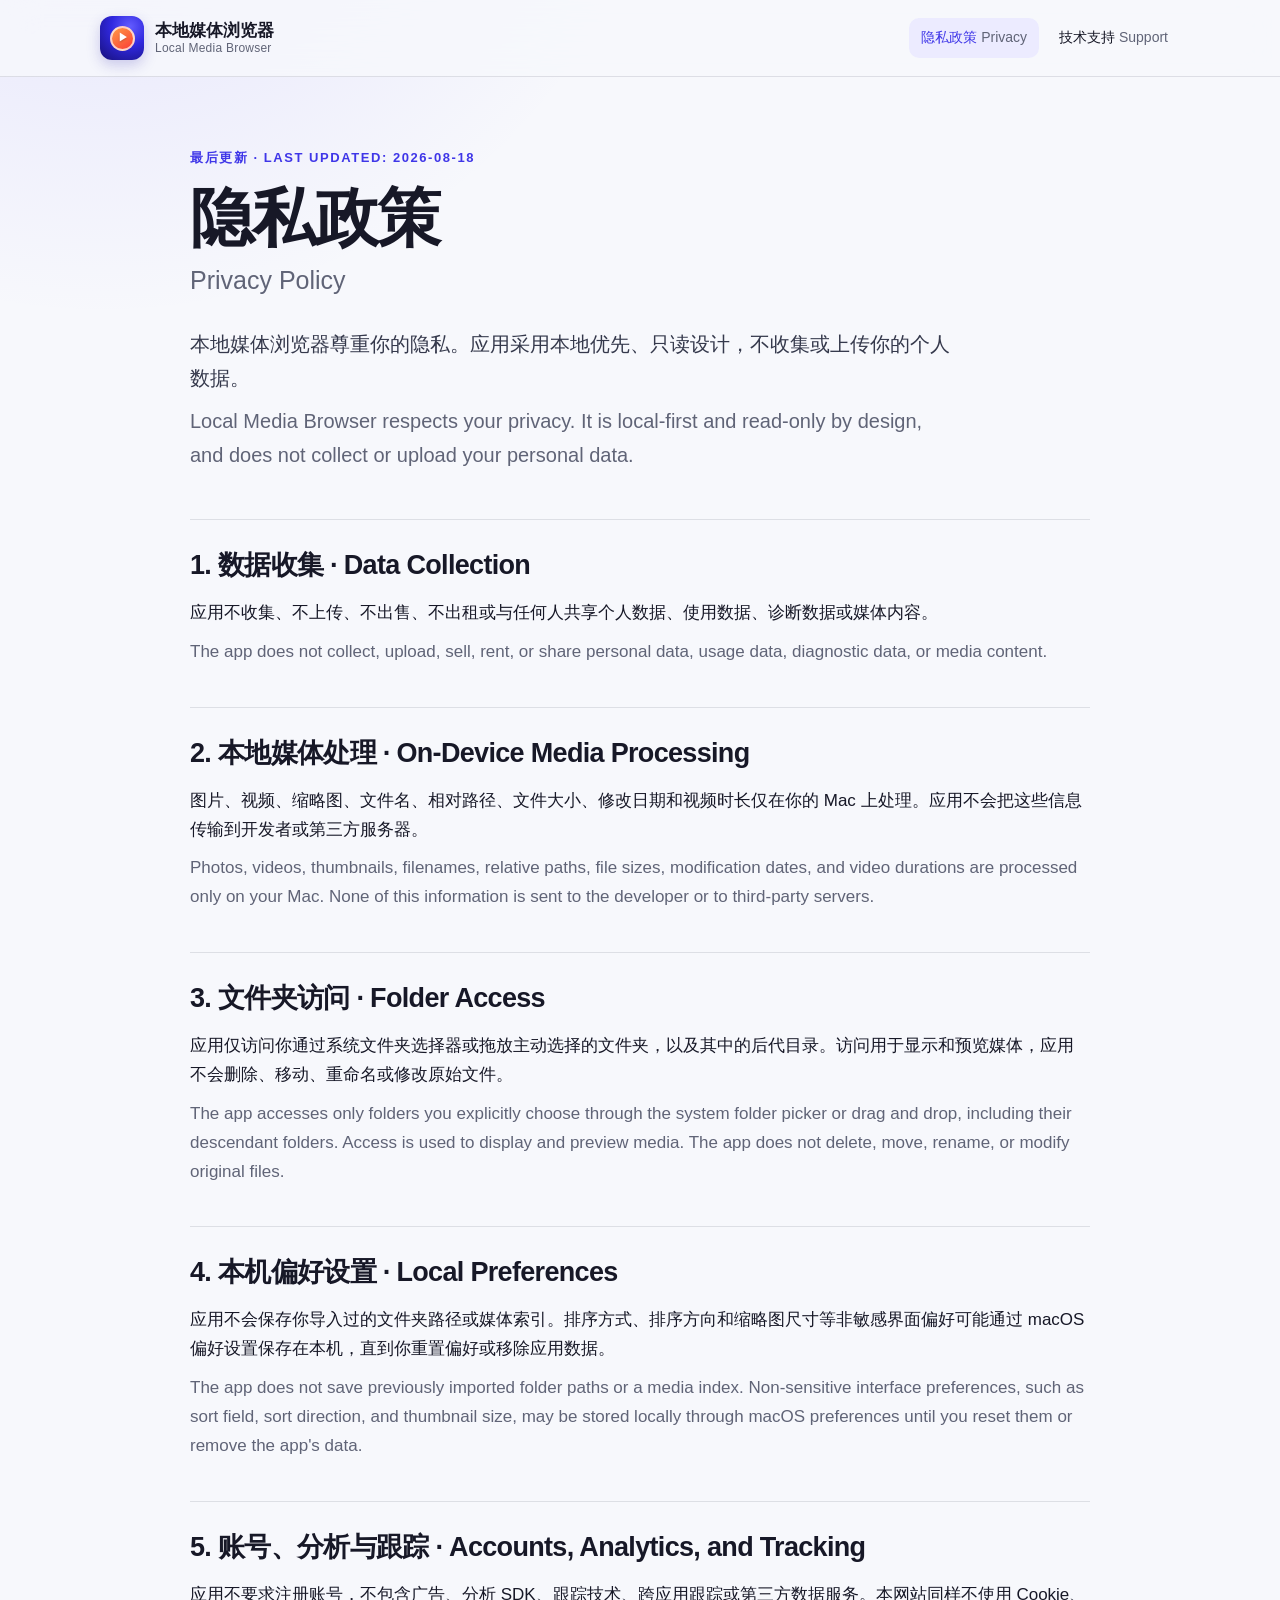
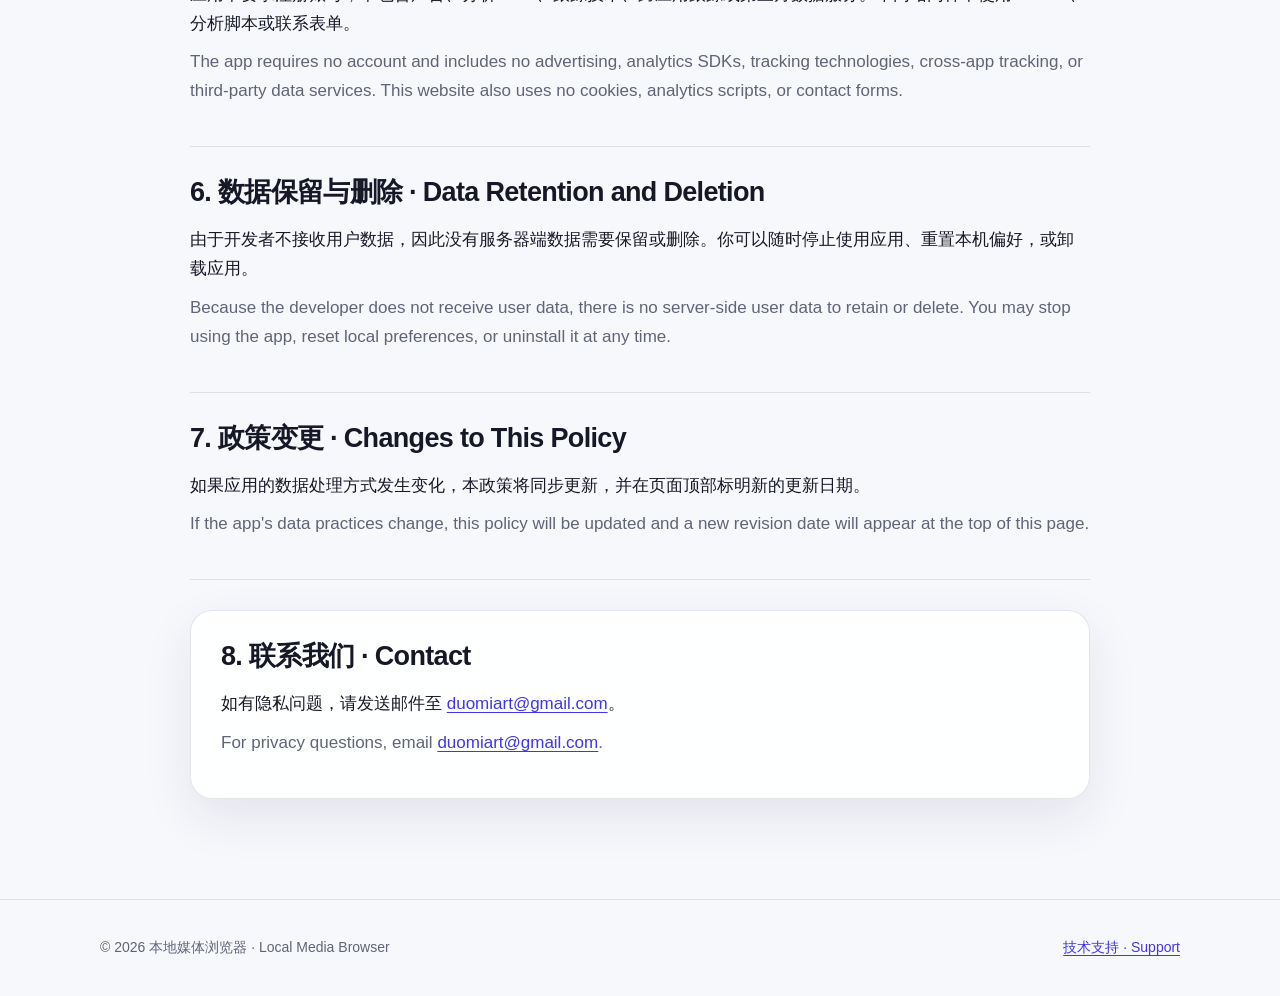
==== privacy/index.html @ f29fb6af "Create index.html" ====
<!doctype html>
<html lang="zh-CN">
<head>
  <meta charset="utf-8">
  <meta name="viewport" content="width=device-width, initial-scale=1">
  <title>隐私政策 · Privacy Policy | 本地媒体浏览器</title>
  <meta name="description" content="本地媒体浏览器隐私政策：不收集或上传用户数据，媒体仅在本机处理。">
  <link rel="canonical" href="https://bitist.github.io/local-media-browser-site/privacy/">
  <link rel="stylesheet" href="../assets/styles.css">
</head>
<body>
  <a class="skip-link" href="#main">跳到主要内容 · Skip to content</a>
  <header class="site-header">
    <div class="shell nav-wrap">
      <a class="brand" href="../" aria-label="返回首页 · Back to home">
        <span class="brand-mark" aria-hidden="true"><span>▶</span></span>
        <span><strong>本地媒体浏览器</strong><small>Local Media Browser</small></span>
      </a>
      <nav aria-label="主要导航 · Main navigation">
        <a aria-current="page" href="./">隐私政策 <span>Privacy</span></a>
        <a href="../support/">技术支持 <span>Support</span></a>
      </nav>
    </div>
  </header>

  <main id="main" class="document shell">
    <header class="document-title">
      <p class="eyebrow">最后更新 · LAST UPDATED: 2026-08-18</p>
      <h1>隐私政策</h1>
      <p class="subtitle">Privacy Policy</p>
      <p class="lead">本地媒体浏览器尊重你的隐私。应用采用本地优先、只读设计，不收集或上传你的个人数据。</p>
      <p class="lead en">Local Media Browser respects your privacy. It is local-first and read-only by design, and does not collect or upload your personal data.</p>
    </header>

    <article class="policy-block">
      <h2>1. 数据收集 · Data Collection</h2>
      <p>应用不收集、不上传、不出售、不出租或与任何人共享个人数据、使用数据、诊断数据或媒体内容。</p>
      <p class="en">The app does not collect, upload, sell, rent, or share personal data, usage data, diagnostic data, or media content.</p>
    </article>

    <article class="policy-block">
      <h2>2. 本地媒体处理 · On-Device Media Processing</h2>
      <p>图片、视频、缩略图、文件名、相对路径、文件大小、修改日期和视频时长仅在你的 Mac 上处理。应用不会把这些信息传输到开发者或第三方服务器。</p>
      <p class="en">Photos, videos, thumbnails, filenames, relative paths, file sizes, modification dates, and video durations are processed only on your Mac. None of this information is sent to the developer or to third-party servers.</p>
    </article>

    <article class="policy-block">
      <h2>3. 文件夹访问 · Folder Access</h2>
      <p>应用仅访问你通过系统文件夹选择器或拖放主动选择的文件夹，以及其中的后代目录。访问用于显示和预览媒体，应用不会删除、移动、重命名或修改原始文件。</p>
      <p class="en">The app accesses only folders you explicitly choose through the system folder picker or drag and drop, including their descendant folders. Access is used to display and preview media. The app does not delete, move, rename, or modify original files.</p>
    </article>

    <article class="policy-block">
      <h2>4. 本机偏好设置 · Local Preferences</h2>
      <p>应用不会保存你导入过的文件夹路径或媒体索引。排序方式、排序方向和缩略图尺寸等非敏感界面偏好可能通过 macOS 偏好设置保存在本机，直到你重置偏好或移除应用数据。</p>
      <p class="en">The app does not save previously imported folder paths or a media index. Non-sensitive interface preferences, such as sort field, sort direction, and thumbnail size, may be stored locally through macOS preferences until you reset them or remove the app's data.</p>
    </article>

    <article class="policy-block">
      <h2>5. 账号、分析与跟踪 · Accounts, Analytics, and Tracking</h2>
      <p>应用不要求注册账号，不包含广告、分析 SDK、跟踪技术、跨应用跟踪或第三方数据服务。本网站同样不使用 Cookie、分析脚本或联系表单。</p>
      <p class="en">The app requires no account and includes no advertising, analytics SDKs, tracking technologies, cross-app tracking, or third-party data services. This website also uses no cookies, analytics scripts, or contact forms.</p>
    </article>

    <article class="policy-block">
      <h2>6. 数据保留与删除 · Data Retention and Deletion</h2>
      <p>由于开发者不接收用户数据，因此没有服务器端数据需要保留或删除。你可以随时停止使用应用、重置本机偏好，或卸载应用。</p>
      <p class="en">Because the developer does not receive user data, there is no server-side user data to retain or delete. You may stop using the app, reset local preferences, or uninstall it at any time.</p>
    </article>

    <article class="policy-block">
      <h2>7. 政策变更 · Changes to This Policy</h2>
      <p>如果应用的数据处理方式发生变化，本政策将同步更新，并在页面顶部标明新的更新日期。</p>
      <p class="en">If the app's data practices change, this policy will be updated and a new revision date will appear at the top of this page.</p>
    </article>

    <article class="policy-block contact-card">
      <h2>8. 联系我们 · Contact</h2>
      <p>如有隐私问题，请发送邮件至 <a href="mailto:duomiart@gmail.com">duomiart@gmail.com</a>。</p>
      <p class="en">For privacy questions, email <a href="mailto:duomiart@gmail.com">duomiart@gmail.com</a>.</p>
    </article>
  </main>

  <footer>
    <div class="shell footer-wrap">
      <p>© 2026 本地媒体浏览器 · Local Media Browser</p>
      <p><a href="../support/">技术支持 · Support</a></p>
    </div>
  </footer>
</body>
</html>
---- assets/styles.css ----
:root {
  color-scheme: light dark;
  --bg: #f7f8fc;
  --surface: rgba(255, 255, 255, 0.88);
  --surface-solid: #ffffff;
  --text: #171827;
  --muted: #606477;
  --line: rgba(39, 42, 68, 0.12);
  --blue: #3f36e8;
  --blue-dark: #2920bd;
  --soft-blue: #ecebff;
  --shadow: 0 18px 50px rgba(31, 35, 73, 0.09);
  --radius: 22px;
}

* { box-sizing: border-box; }
html { scroll-behavior: smooth; }
body {
  margin: 0;
  color: var(--text);
  background:
    radial-gradient(circle at 8% -10%, rgba(104, 91, 255, 0.16), transparent 36rem),
    var(--bg);
  font-family: -apple-system, BlinkMacSystemFont, "SF Pro Text", "PingFang SC", "Helvetica Neue", sans-serif;
  font-size: 17px;
  line-height: 1.7;
}

a { color: var(--blue); text-decoration-thickness: 1px; text-underline-offset: 3px; }
a:hover { color: var(--blue-dark); }
.shell { width: min(1080px, calc(100% - 40px)); margin-inline: auto; }
.skip-link { position: fixed; z-index: 100; top: 8px; left: 8px; transform: translateY(-160%); padding: 10px 14px; color: white; background: var(--blue); border-radius: 10px; }
.skip-link:focus { transform: translateY(0); }

.site-header {
  position: sticky;
  z-index: 20;
  top: 0;
  background: rgba(247, 248, 252, 0.82);
  border-bottom: 1px solid var(--line);
  backdrop-filter: blur(18px) saturate(150%);
}
.nav-wrap { min-height: 76px; display: flex; align-items: center; justify-content: space-between; gap: 24px; }
.brand { display: inline-flex; align-items: center; gap: 11px; color: var(--text); text-decoration: none; }
.brand-mark, .app-mark {
  display: grid;
  place-items: center;
  color: white;
  background: radial-gradient(circle at 68% 24%, #635cff 0, #3028df 42%, #171078 100%);
  box-shadow: 0 5px 14px rgba(40, 32, 170, 0.22);
}
.brand-mark { width: 44px; height: 44px; border-radius: 12px; }
.brand-mark span, .app-mark span { display: grid; place-items: center; color: white; background: linear-gradient(145deg, #ff9a45, #fa3d36); border: 2px solid rgba(255,255,255,.7); border-radius: 50%; text-shadow: 0 1px 2px rgba(0,0,0,.22); }
.brand-mark span { width: 25px; height: 25px; padding-left: 2px; font-size: 11px; }
.brand span { display: grid; line-height: 1.25; }
.brand small { color: var(--muted); font-size: 12px; letter-spacing: .02em; }
nav { display: flex; gap: 8px; }
nav a { padding: 8px 12px; border-radius: 10px; color: var(--text); font-size: 14px; text-decoration: none; }
nav a span { color: var(--muted); }
nav a:hover, nav a[aria-current="page"] { color: var(--blue); background: var(--soft-blue); }

.hero { min-height: 620px; display: grid; grid-template-columns: 220px 1fr; align-items: center; gap: 64px; padding-block: 88px; }
.app-icon { width: 100%; height: auto; border-radius: 26%; box-shadow: 0 28px 70px rgba(49, 37, 180, .25); }
.app-mark { aspect-ratio: 1; }
.app-mark span { width: 45%; aspect-ratio: 1; padding-left: 4%; font-size: 42px; }
.eyebrow { margin: 0 0 12px; color: var(--blue); font-size: 13px; font-weight: 750; letter-spacing: .12em; }
h1, h2, h3 { margin-top: 0; line-height: 1.18; letter-spacing: -.025em; }
h1 { max-width: 760px; margin-bottom: 24px; font-size: clamp(42px, 7vw, 72px); }
h2 { font-size: clamp(28px, 4vw, 40px); }
h3 { margin-bottom: 10px; font-size: 20px; }
.lead { max-width: 760px; margin: 0 0 9px; color: #35394c; font-size: 20px; }
.en { color: var(--muted); }
.actions { display: flex; flex-wrap: wrap; gap: 12px; margin-top: 30px; }
.button { display: inline-flex; align-items: center; justify-content: center; min-height: 48px; padding: 10px 18px; border: 1px solid transparent; border-radius: 13px; font-weight: 650; text-decoration: none; }
.button.primary { color: white; background: linear-gradient(135deg, #574cff, var(--blue-dark)); box-shadow: 0 12px 25px rgba(63, 54, 232, .22); }
.button.primary:hover { color: white; filter: brightness(.95); }
.button.secondary { color: var(--text); background: var(--surface-solid); border-color: var(--line); }

.feature-section { padding-block: 40px 110px; }
.section-heading { margin-bottom: 30px; }
.section-heading h2 { margin-bottom: 8px; }
.section-heading > p:last-child { color: var(--muted); }
.card-grid { display: grid; grid-template-columns: repeat(3, 1fr); gap: 18px; }
.card { padding: 28px; background: var(--surface); border: 1px solid var(--line); border-radius: var(--radius); box-shadow: var(--shadow); }
.card p { margin: 0 0 6px; }
.card.compact { padding: 24px; box-shadow: none; }
.symbol { display: grid; place-items: center; width: 40px; height: 40px; margin-bottom: 24px; color: var(--blue); background: var(--soft-blue); border-radius: 12px; font-weight: 800; }
.two-columns { grid-template-columns: repeat(2, 1fr); }

.document { max-width: 900px; padding-block: 70px 100px; }
.document-title { padding-bottom: 38px; border-bottom: 1px solid var(--line); }
.document-title h1 { margin-bottom: 0; font-size: clamp(42px, 7vw, 64px); }
.document-title .subtitle { margin: 2px 0 26px; color: var(--muted); font-size: 25px; }
.policy-block, .support-section { padding-block: 30px; border-bottom: 1px solid var(--line); }
.policy-block h2, .support-section h2 { margin-bottom: 17px; font-size: 27px; }
.policy-block p, .support-section p { margin: 0 0 10px; }
.contact-card { margin-top: 30px; padding: 30px; background: var(--surface); border: 1px solid var(--line); border-radius: var(--radius); box-shadow: var(--shadow); }
.steps { display: grid; gap: 14px; padding-left: 26px; }
.steps li { padding-left: 8px; }
.steps li span { display: block; color: var(--muted); }
details { margin-bottom: 12px; padding: 18px 20px; background: var(--surface); border: 1px solid var(--line); border-radius: 14px; }
details summary { cursor: pointer; font-weight: 700; }
details[open] summary { margin-bottom: 13px; }

footer { border-top: 1px solid var(--line); }
.footer-wrap { min-height: 96px; display: flex; align-items: center; justify-content: space-between; gap: 20px; color: var(--muted); font-size: 14px; }

@media (prefers-color-scheme: dark) {
  :root { --bg: #10111b; --surface: rgba(27, 29, 44, .9); --surface-solid: #1b1d2c; --text: #f4f4f8; --muted: #a9adbe; --line: rgba(230, 232, 255, .13); --soft-blue: #2b285b; --blue: #9a93ff; --blue-dark: #8279ff; --shadow: 0 20px 60px rgba(0, 0, 0, .25); }
  body { background: radial-gradient(circle at 8% -10%, rgba(92, 74, 255, .18), transparent 36rem), var(--bg); }
  .site-header { background: rgba(16, 17, 27, .82); }
  .lead { color: #d5d7e1; }
  .button.primary { background: linear-gradient(135deg, #6d63ff, #493cdf); }
}

@media (max-width: 760px) {
  body { font-size: 16px; }
  .shell { width: min(100% - 28px, 1080px); }
  .nav-wrap { align-items: flex-start; flex-direction: column; gap: 12px; padding-block: 14px; }
  nav { width: 100%; }
  nav a { flex: 1; padding-inline: 8px; text-align: center; }
  .hero { grid-template-columns: 1fr; gap: 36px; min-height: 0; padding-block: 58px 72px; }
  .app-icon { width: 122px; }
  h1 { font-size: 43px; }
  .lead { font-size: 18px; }
  .card-grid, .two-columns { grid-template-columns: 1fr; }
  .feature-section { padding-bottom: 70px; }
  .document { padding-block: 50px 70px; }
  .document-title h1 { font-size: 44px; }
  .footer-wrap { align-items: flex-start; flex-direction: column; padding-block: 25px; }
  .footer-wrap p { margin: 0; }
}

@media (prefers-reduced-motion: reduce) { html { scroll-behavior: auto; } }
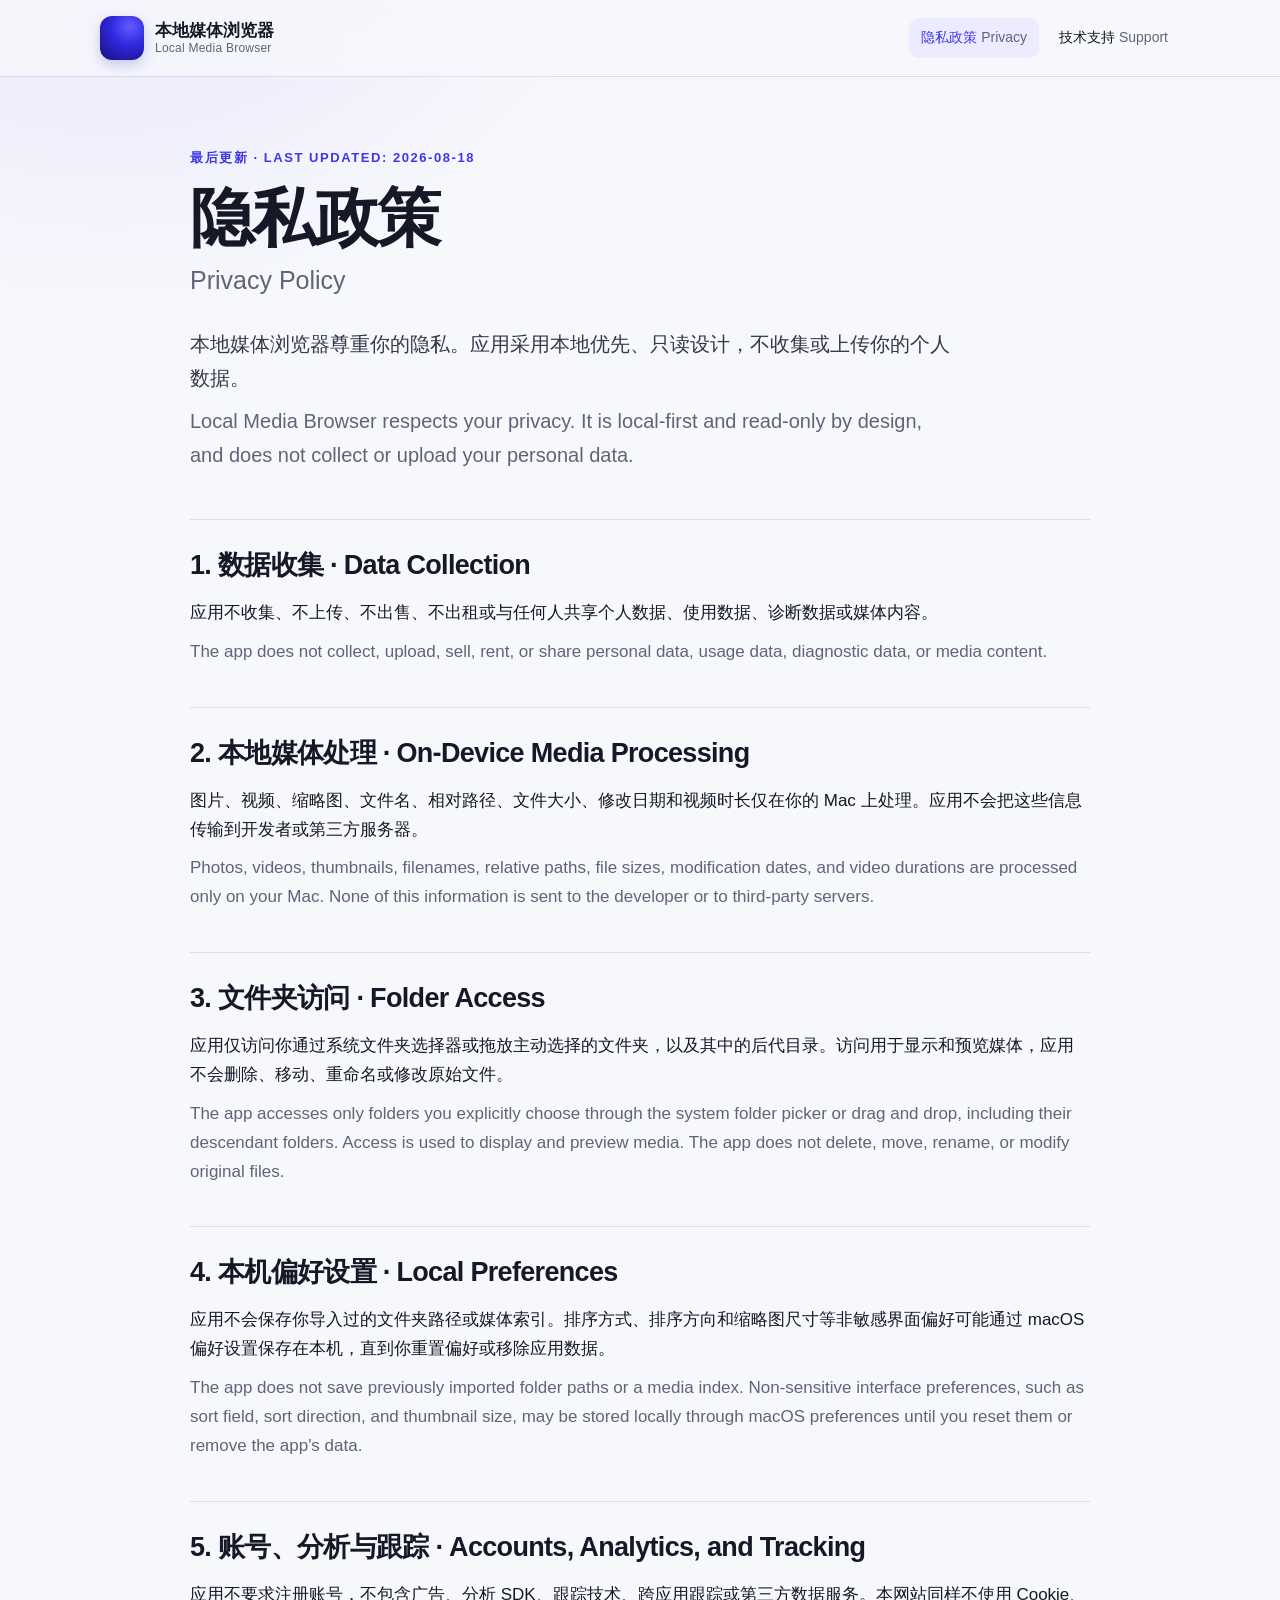
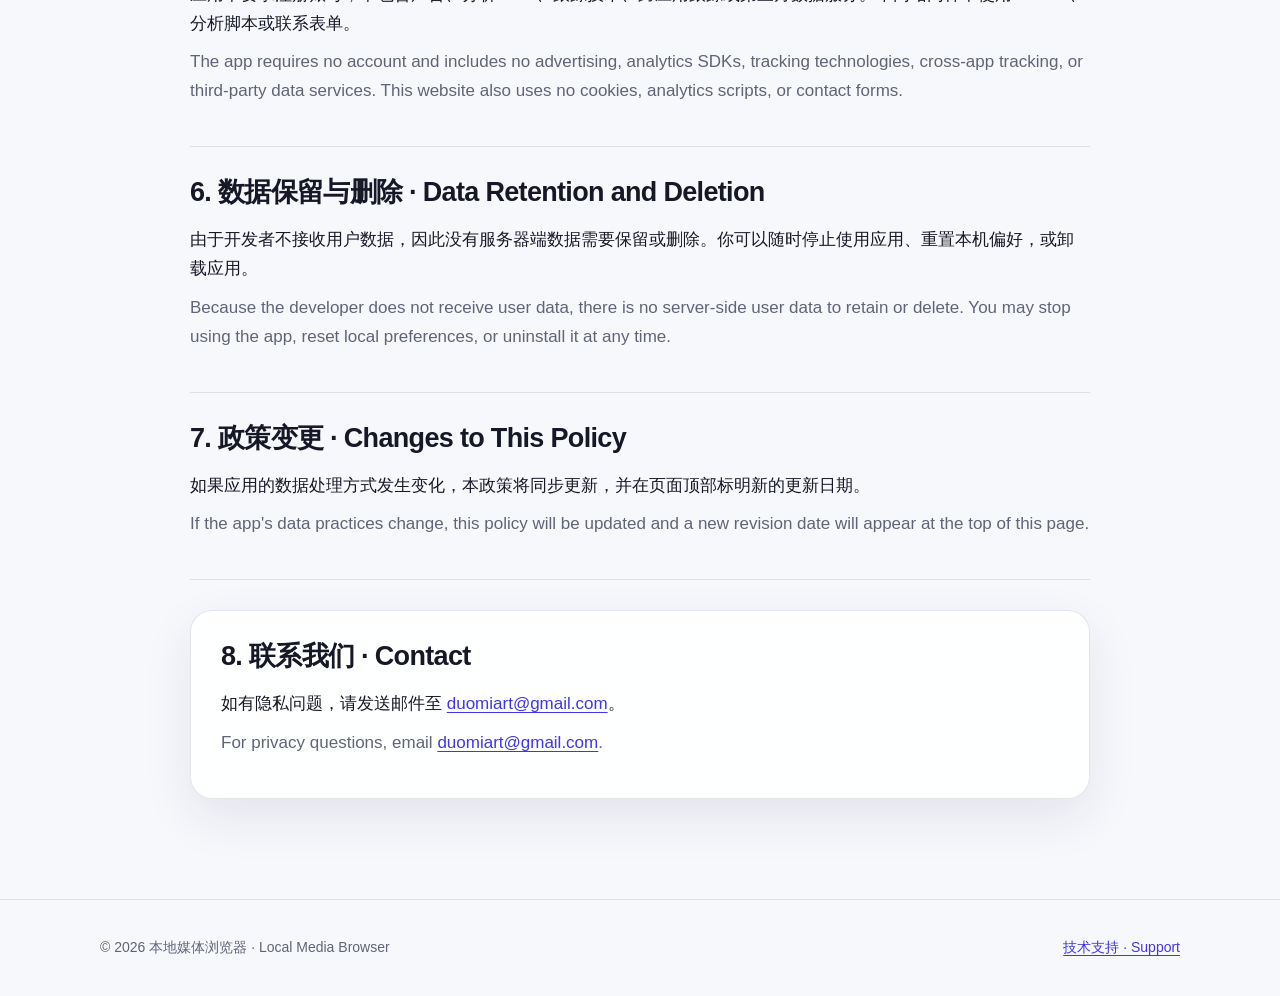
==== commit 8e54a839: "Update index.html" ====
--- a/privacy/index.html
+++ b/privacy/index.html
@@ -6,6 +6,8 @@
   <title>隐私政策 · Privacy Policy | 本地媒体浏览器</title>
   <meta name="description" content="本地媒体浏览器隐私政策：不收集或上传用户数据，媒体仅在本机处理。">
   <link rel="canonical" href="https://bitist.github.io/local-media-browser-site/privacy/">
+  <link rel="icon" type="image/png" href="[data-uri]">
+  <link rel="apple-touch-icon" href="[data-uri]">
   <link rel="stylesheet" href="../assets/styles.css">
 </head>
 <body>
@@ -13,7 +15,7 @@
   <header class="site-header">
     <div class="shell nav-wrap">
       <a class="brand" href="../" aria-label="返回首页 · Back to home">
-        <span class="brand-mark" aria-hidden="true"><span>▶</span></span>
+        <span class="brand-mark" aria-hidden="true"></span>
         <span><strong>本地媒体浏览器</strong><small>Local Media Browser</small></span>
       </a>
       <nav aria-label="主要导航 · Main navigation">
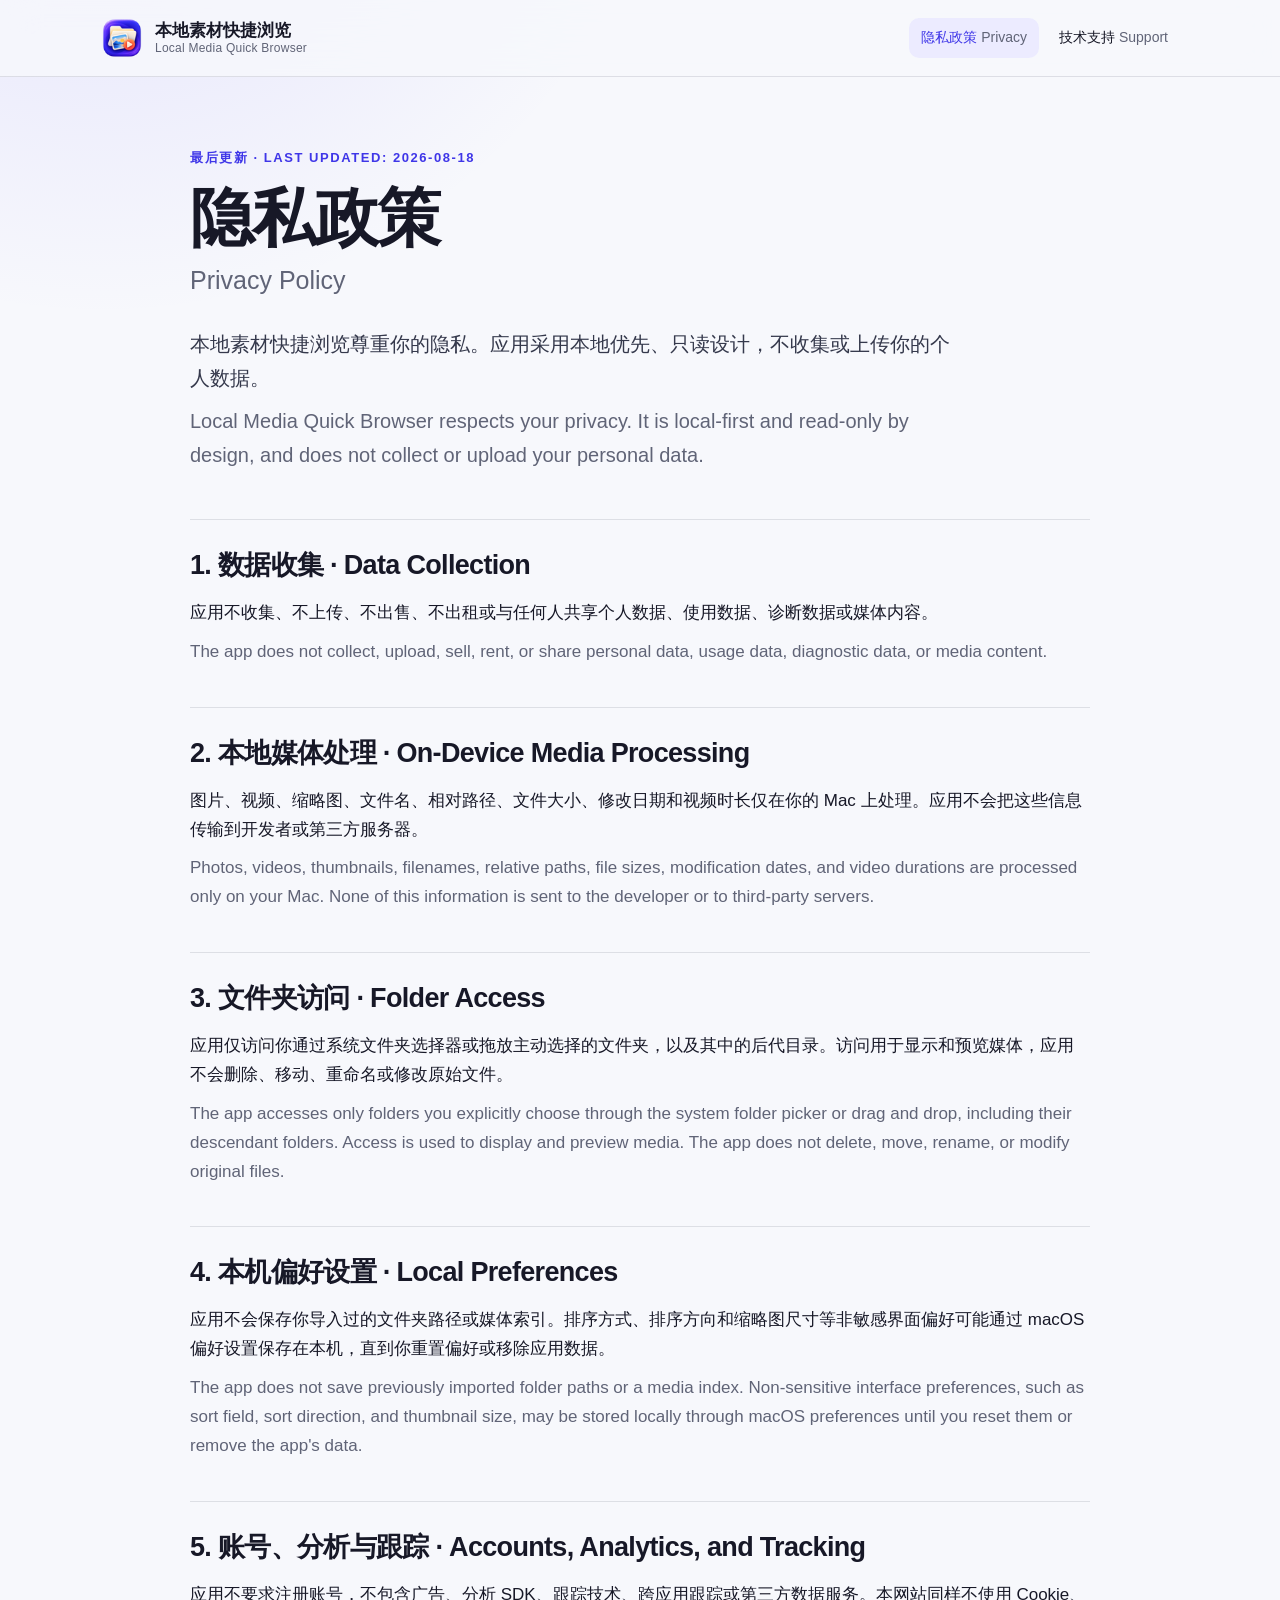
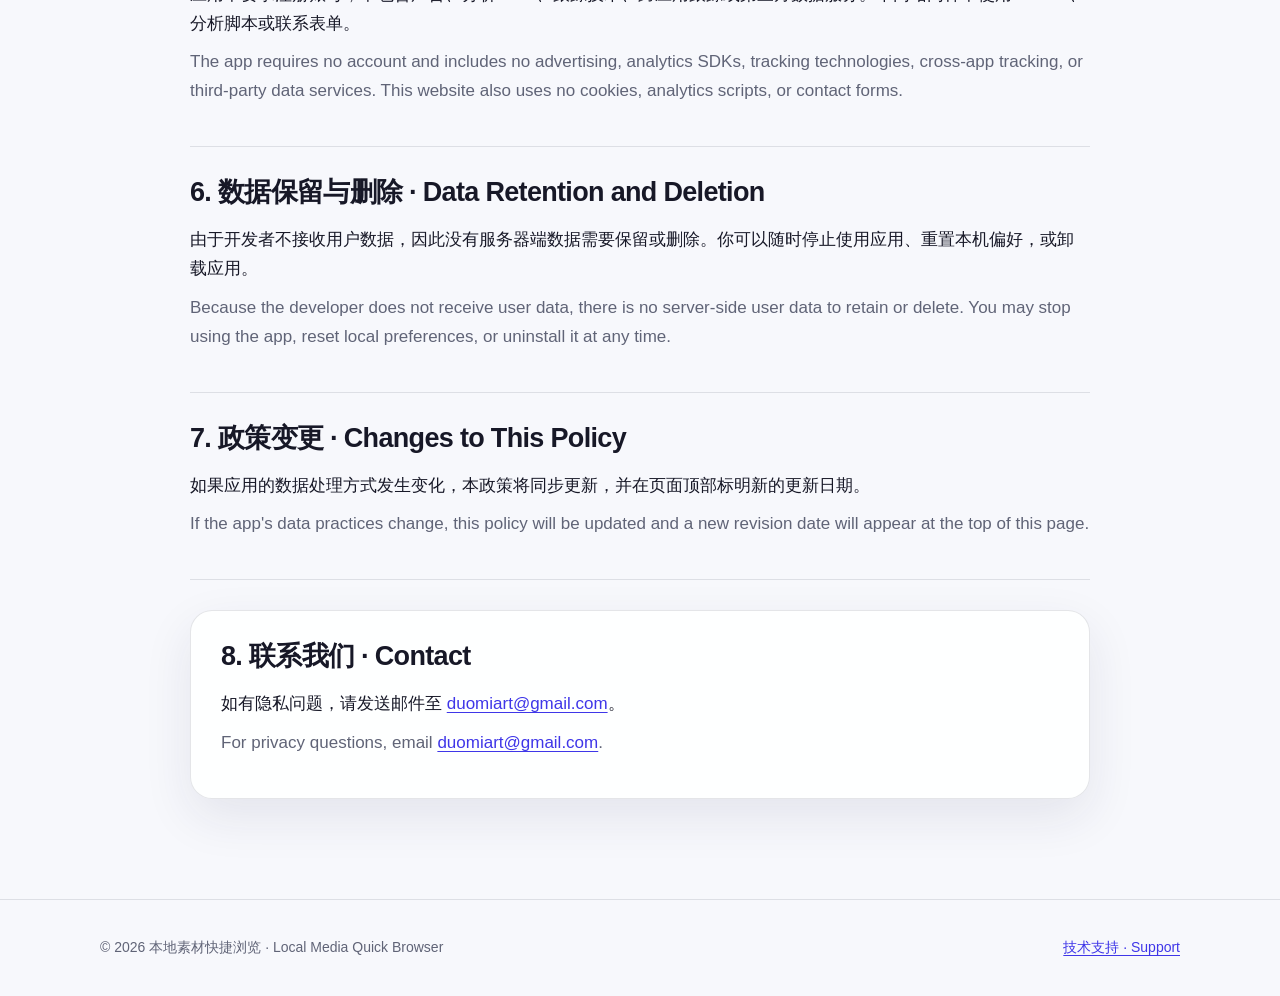
==== commit 2df74c39: "Update App Store website" ====
--- a/privacy/index.html
+++ b/privacy/index.html
@@ -3,11 +3,11 @@
 <head>
   <meta charset="utf-8">
   <meta name="viewport" content="width=device-width, initial-scale=1">
-  <title>隐私政策 · Privacy Policy | 本地媒体浏览器</title>
-  <meta name="description" content="本地媒体浏览器隐私政策：不收集或上传用户数据，媒体仅在本机处理。">
+  <title>隐私政策 · Privacy Policy | 本地素材快捷浏览</title>
+  <meta name="description" content="本地素材快捷浏览隐私政策：不收集或上传用户数据，媒体仅在本机处理。">
   <link rel="canonical" href="https://bitist.github.io/local-media-browser-site/privacy/">
-  <link rel="icon" type="image/png" href="[data-uri]">
-  <link rel="apple-touch-icon" href="[data-uri]">
+  <link rel="icon" type="image/png" href="[data-uri]">
+  <link rel="apple-touch-icon" href="[data-uri]">
   <link rel="stylesheet" href="../assets/styles.css">
 </head>
 <body>
@@ -16,7 +16,7 @@
     <div class="shell nav-wrap">
       <a class="brand" href="../" aria-label="返回首页 · Back to home">
         <span class="brand-mark" aria-hidden="true"></span>
-        <span><strong>本地媒体浏览器</strong><small>Local Media Browser</small></span>
+        <span><strong>本地素材快捷浏览</strong><small>Local Media Quick Browser</small></span>
       </a>
       <nav aria-label="主要导航 · Main navigation">
         <a aria-current="page" href="./">隐私政策 <span>Privacy</span></a>
@@ -30,8 +30,8 @@
       <p class="eyebrow">最后更新 · LAST UPDATED: 2026-08-18</p>
       <h1>隐私政策</h1>
       <p class="subtitle">Privacy Policy</p>
-      <p class="lead">本地媒体浏览器尊重你的隐私。应用采用本地优先、只读设计，不收集或上传你的个人数据。</p>
-      <p class="lead en">Local Media Browser respects your privacy. It is local-first and read-only by design, and does not collect or upload your personal data.</p>
+      <p class="lead">本地素材快捷浏览尊重你的隐私。应用采用本地优先、只读设计，不收集或上传你的个人数据。</p>
+      <p class="lead en">Local Media Quick Browser respects your privacy. It is local-first and read-only by design, and does not collect or upload your personal data.</p>
     </header>
 
     <article class="policy-block">
@@ -85,7 +85,7 @@
 
   <footer>
     <div class="shell footer-wrap">
-      <p>© 2026 本地媒体浏览器 · Local Media Browser</p>
+      <p>© 2026 本地素材快捷浏览 · Local Media Quick Browser</p>
       <p><a href="../support/">技术支持 · Support</a></p>
     </div>
   </footer>
--- a/assets/styles.css
+++ b/assets/styles.css
@@ -11,6 +11,7 @@
   --soft-blue: #ecebff;
   --shadow: 0 18px 50px rgba(31, 35, 73, 0.09);
   --radius: 22px;
+  --app-icon-image: url("[data-uri]");
 }
 
 * { box-sizing: border-box; }
@@ -42,16 +43,7 @@
 }
 .nav-wrap { min-height: 76px; display: flex; align-items: center; justify-content: space-between; gap: 24px; }
 .brand { display: inline-flex; align-items: center; gap: 11px; color: var(--text); text-decoration: none; }
-.brand-mark, .app-mark {
-  display: grid;
-  place-items: center;
-  color: white;
-  background: radial-gradient(circle at 68% 24%, #635cff 0, #3028df 42%, #171078 100%);
-  box-shadow: 0 5px 14px rgba(40, 32, 170, 0.22);
-}
-.brand-mark { width: 44px; height: 44px; border-radius: 12px; }
-.brand-mark span, .app-mark span { display: grid; place-items: center; color: white; background: linear-gradient(145deg, #ff9a45, #fa3d36); border: 2px solid rgba(255,255,255,.7); border-radius: 50%; text-shadow: 0 1px 2px rgba(0,0,0,.22); }
-.brand-mark span { width: 25px; height: 25px; padding-left: 2px; font-size: 11px; }
+.brand-mark { display: block; width: 44px; height: 44px; background: var(--app-icon-image) center / contain no-repeat; }
 .brand span { display: grid; line-height: 1.25; }
 .brand small { color: var(--muted); font-size: 12px; letter-spacing: .02em; }
 nav { display: flex; gap: 8px; }
@@ -60,9 +52,7 @@
 nav a:hover, nav a[aria-current="page"] { color: var(--blue); background: var(--soft-blue); }
 
 .hero { min-height: 620px; display: grid; grid-template-columns: 220px 1fr; align-items: center; gap: 64px; padding-block: 88px; }
-.app-icon { width: 100%; height: auto; border-radius: 26%; box-shadow: 0 28px 70px rgba(49, 37, 180, .25); }
-.app-mark { aspect-ratio: 1; }
-.app-mark span { width: 45%; aspect-ratio: 1; padding-left: 4%; font-size: 42px; }
+.app-icon { display: block; width: 100%; aspect-ratio: 1; background: var(--app-icon-image) center / contain no-repeat; border-radius: 26%; box-shadow: 0 28px 70px rgba(49, 37, 180, .25); }
 .eyebrow { margin: 0 0 12px; color: var(--blue); font-size: 13px; font-weight: 750; letter-spacing: .12em; }
 h1, h2, h3 { margin-top: 0; line-height: 1.18; letter-spacing: -.025em; }
 h1 { max-width: 760px; margin-bottom: 24px; font-size: clamp(42px, 7vw, 72px); }
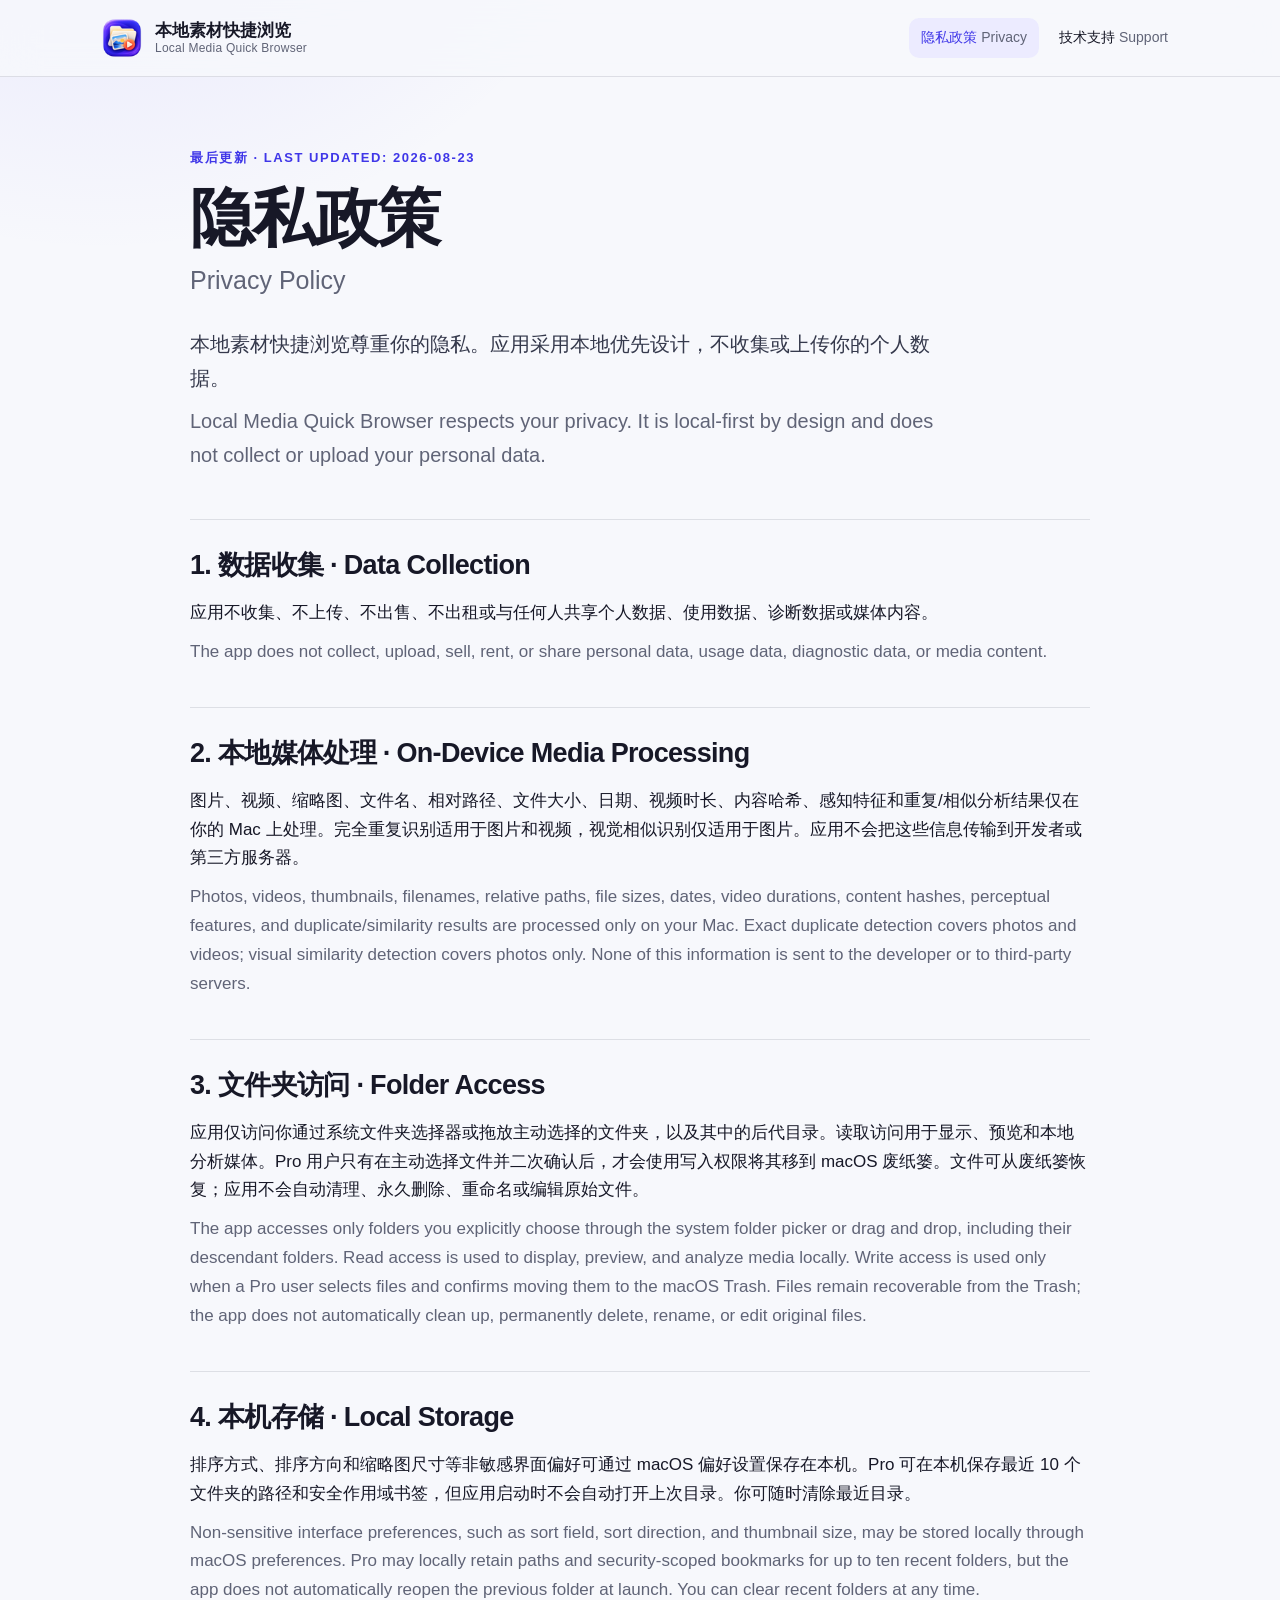
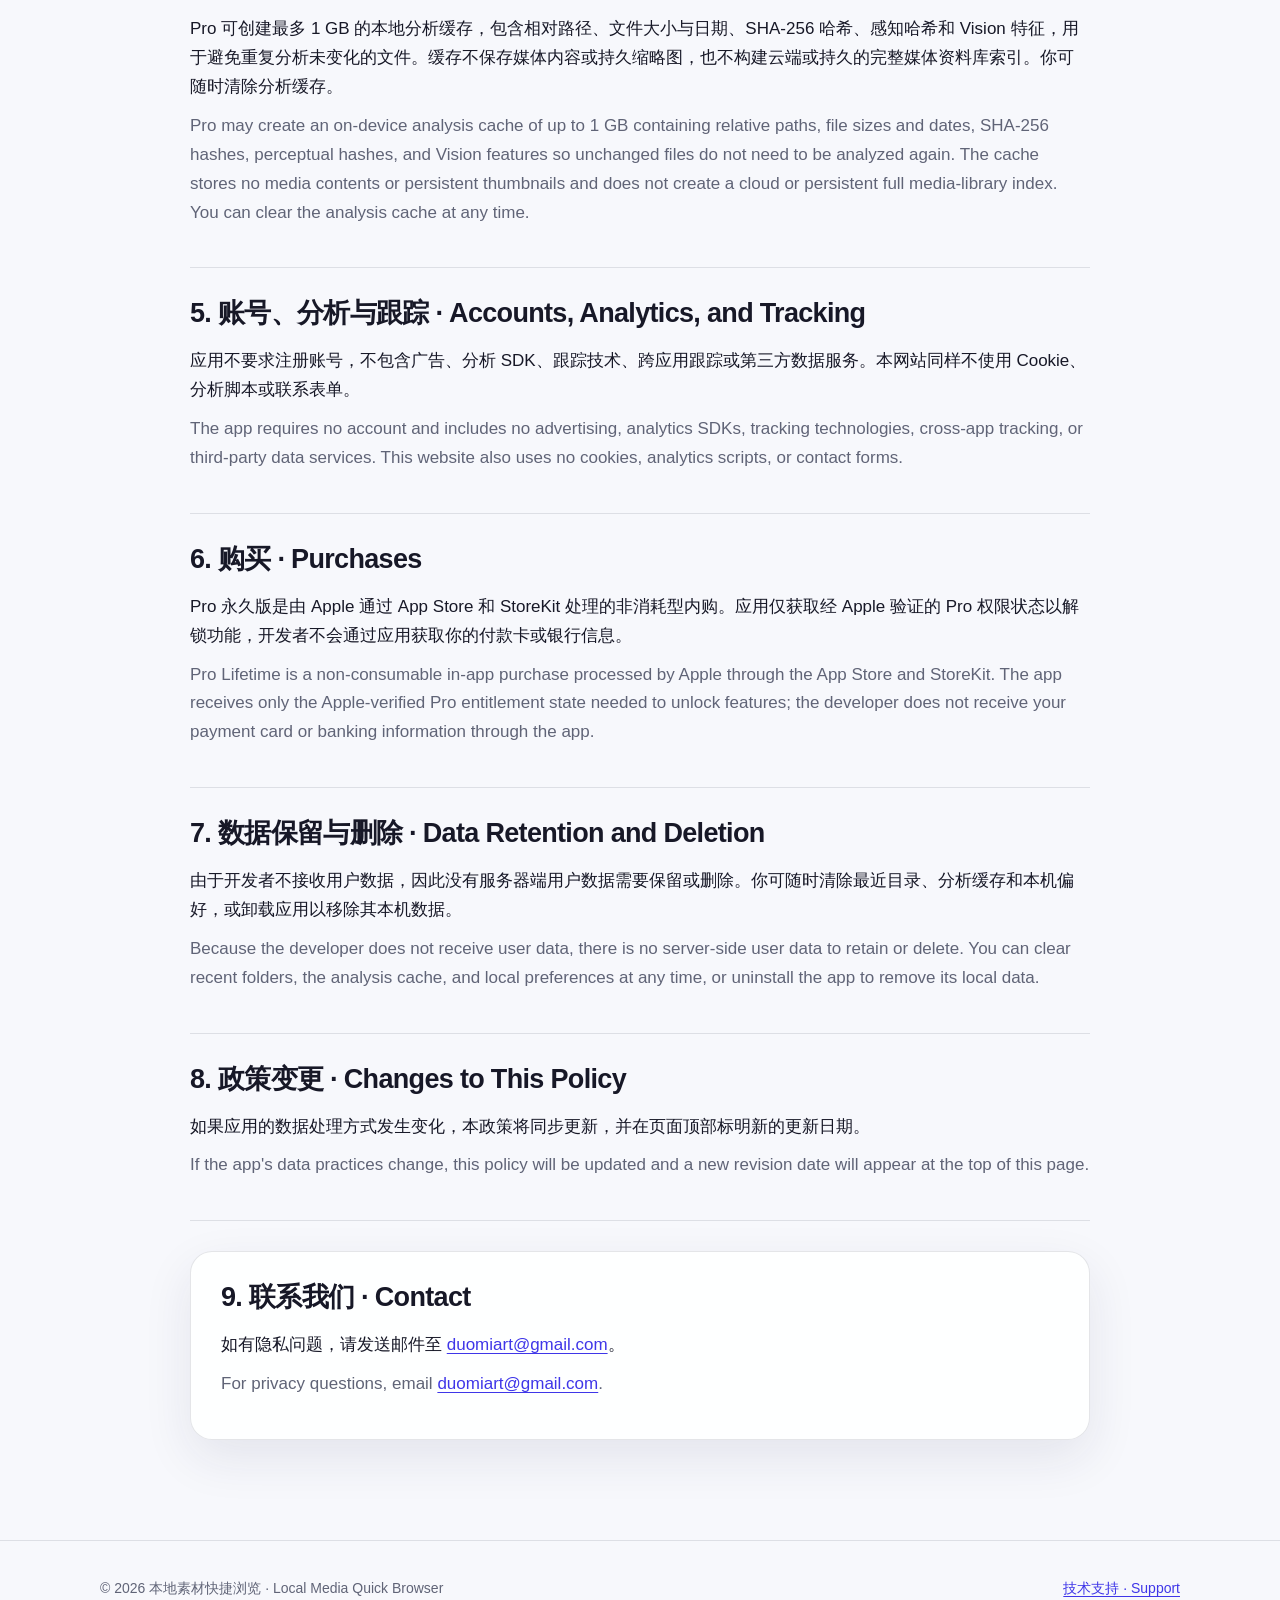
==== commit 43d96769: "Update site for Pro 1.1 privacy and support" ====
--- a/privacy/index.html
+++ b/privacy/index.html
@@ -27,11 +27,11 @@
 
   <main id="main" class="document shell">
     <header class="document-title">
-      <p class="eyebrow">最后更新 · LAST UPDATED: 2026-08-18</p>
+      <p class="eyebrow">最后更新 · LAST UPDATED: 2026-08-23</p>
       <h1>隐私政策</h1>
       <p class="subtitle">Privacy Policy</p>
-      <p class="lead">本地素材快捷浏览尊重你的隐私。应用采用本地优先、只读设计，不收集或上传你的个人数据。</p>
-      <p class="lead en">Local Media Quick Browser respects your privacy. It is local-first and read-only by design, and does not collect or upload your personal data.</p>
+      <p class="lead">本地素材快捷浏览尊重你的隐私。应用采用本地优先设计，不收集或上传你的个人数据。</p>
+      <p class="lead en">Local Media Quick Browser respects your privacy. It is local-first by design and does not collect or upload your personal data.</p>
     </header>
 
     <article class="policy-block">
@@ -42,20 +42,22 @@
 
     <article class="policy-block">
       <h2>2. 本地媒体处理 · On-Device Media Processing</h2>
-      <p>图片、视频、缩略图、文件名、相对路径、文件大小、修改日期和视频时长仅在你的 Mac 上处理。应用不会把这些信息传输到开发者或第三方服务器。</p>
-      <p class="en">Photos, videos, thumbnails, filenames, relative paths, file sizes, modification dates, and video durations are processed only on your Mac. None of this information is sent to the developer or to third-party servers.</p>
+      <p>图片、视频、缩略图、文件名、相对路径、文件大小、日期、视频时长、内容哈希、感知特征和重复/相似分析结果仅在你的 Mac 上处理。完全重复识别适用于图片和视频，视觉相似识别仅适用于图片。应用不会把这些信息传输到开发者或第三方服务器。</p>
+      <p class="en">Photos, videos, thumbnails, filenames, relative paths, file sizes, dates, video durations, content hashes, perceptual features, and duplicate/similarity results are processed only on your Mac. Exact duplicate detection covers photos and videos; visual similarity detection covers photos only. None of this information is sent to the developer or to third-party servers.</p>
     </article>
 
     <article class="policy-block">
       <h2>3. 文件夹访问 · Folder Access</h2>
-      <p>应用仅访问你通过系统文件夹选择器或拖放主动选择的文件夹，以及其中的后代目录。访问用于显示和预览媒体，应用不会删除、移动、重命名或修改原始文件。</p>
-      <p class="en">The app accesses only folders you explicitly choose through the system folder picker or drag and drop, including their descendant folders. Access is used to display and preview media. The app does not delete, move, rename, or modify original files.</p>
+      <p>应用仅访问你通过系统文件夹选择器或拖放主动选择的文件夹，以及其中的后代目录。读取访问用于显示、预览和本地分析媒体。Pro 用户只有在主动选择文件并二次确认后，才会使用写入权限将其移到 macOS 废纸篓。文件可从废纸篓恢复；应用不会自动清理、永久删除、重命名或编辑原始文件。</p>
+      <p class="en">The app accesses only folders you explicitly choose through the system folder picker or drag and drop, including their descendant folders. Read access is used to display, preview, and analyze media locally. Write access is used only when a Pro user selects files and confirms moving them to the macOS Trash. Files remain recoverable from the Trash; the app does not automatically clean up, permanently delete, rename, or edit original files.</p>
     </article>
 
     <article class="policy-block">
-      <h2>4. 本机偏好设置 · Local Preferences</h2>
-      <p>应用不会保存你导入过的文件夹路径或媒体索引。排序方式、排序方向和缩略图尺寸等非敏感界面偏好可能通过 macOS 偏好设置保存在本机，直到你重置偏好或移除应用数据。</p>
-      <p class="en">The app does not save previously imported folder paths or a media index. Non-sensitive interface preferences, such as sort field, sort direction, and thumbnail size, may be stored locally through macOS preferences until you reset them or remove the app's data.</p>
+      <h2>4. 本机存储 · Local Storage</h2>
+      <p>排序方式、排序方向和缩略图尺寸等非敏感界面偏好可通过 macOS 偏好设置保存在本机。Pro 可在本机保存最近 10 个文件夹的路径和安全作用域书签，但应用启动时不会自动打开上次目录。你可随时清除最近目录。</p>
+      <p class="en">Non-sensitive interface preferences, such as sort field, sort direction, and thumbnail size, may be stored locally through macOS preferences. Pro may locally retain paths and security-scoped bookmarks for up to ten recent folders, but the app does not automatically reopen the previous folder at launch. You can clear recent folders at any time.</p>
+      <p>Pro 可创建最多 1 GB 的本地分析缓存，包含相对路径、文件大小与日期、SHA-256 哈希、感知哈希和 Vision 特征，用于避免重复分析未变化的文件。缓存不保存媒体内容或持久缩略图，也不构建云端或持久的完整媒体资料库索引。你可随时清除分析缓存。</p>
+      <p class="en">Pro may create an on-device analysis cache of up to 1 GB containing relative paths, file sizes and dates, SHA-256 hashes, perceptual hashes, and Vision features so unchanged files do not need to be analyzed again. The cache stores no media contents or persistent thumbnails and does not create a cloud or persistent full media-library index. You can clear the analysis cache at any time.</p>
     </article>
 
     <article class="policy-block">
@@ -65,19 +67,25 @@
     </article>
 
     <article class="policy-block">
-      <h2>6. 数据保留与删除 · Data Retention and Deletion</h2>
-      <p>由于开发者不接收用户数据，因此没有服务器端数据需要保留或删除。你可以随时停止使用应用、重置本机偏好，或卸载应用。</p>
-      <p class="en">Because the developer does not receive user data, there is no server-side user data to retain or delete. You may stop using the app, reset local preferences, or uninstall it at any time.</p>
+      <h2>6. 购买 · Purchases</h2>
+      <p>Pro 永久版是由 Apple 通过 App Store 和 StoreKit 处理的非消耗型内购。应用仅获取经 Apple 验证的 Pro 权限状态以解锁功能，开发者不会通过应用获取你的付款卡或银行信息。</p>
+      <p class="en">Pro Lifetime is a non-consumable in-app purchase processed by Apple through the App Store and StoreKit. The app receives only the Apple-verified Pro entitlement state needed to unlock features; the developer does not receive your payment card or banking information through the app.</p>
     </article>
 
     <article class="policy-block">
-      <h2>7. 政策变更 · Changes to This Policy</h2>
+      <h2>7. 数据保留与删除 · Data Retention and Deletion</h2>
+      <p>由于开发者不接收用户数据，因此没有服务器端用户数据需要保留或删除。你可随时清除最近目录、分析缓存和本机偏好，或卸载应用以移除其本机数据。</p>
+      <p class="en">Because the developer does not receive user data, there is no server-side user data to retain or delete. You can clear recent folders, the analysis cache, and local preferences at any time, or uninstall the app to remove its local data.</p>
+    </article>
+
+    <article class="policy-block">
+      <h2>8. 政策变更 · Changes to This Policy</h2>
       <p>如果应用的数据处理方式发生变化，本政策将同步更新，并在页面顶部标明新的更新日期。</p>
       <p class="en">If the app's data practices change, this policy will be updated and a new revision date will appear at the top of this page.</p>
     </article>
 
     <article class="policy-block contact-card">
-      <h2>8. 联系我们 · Contact</h2>
+      <h2>9. 联系我们 · Contact</h2>
       <p>如有隐私问题，请发送邮件至 <a href="mailto:duomiart@gmail.com">duomiart@gmail.com</a>。</p>
       <p class="en">For privacy questions, email <a href="mailto:duomiart@gmail.com">duomiart@gmail.com</a>.</p>
     </article>
